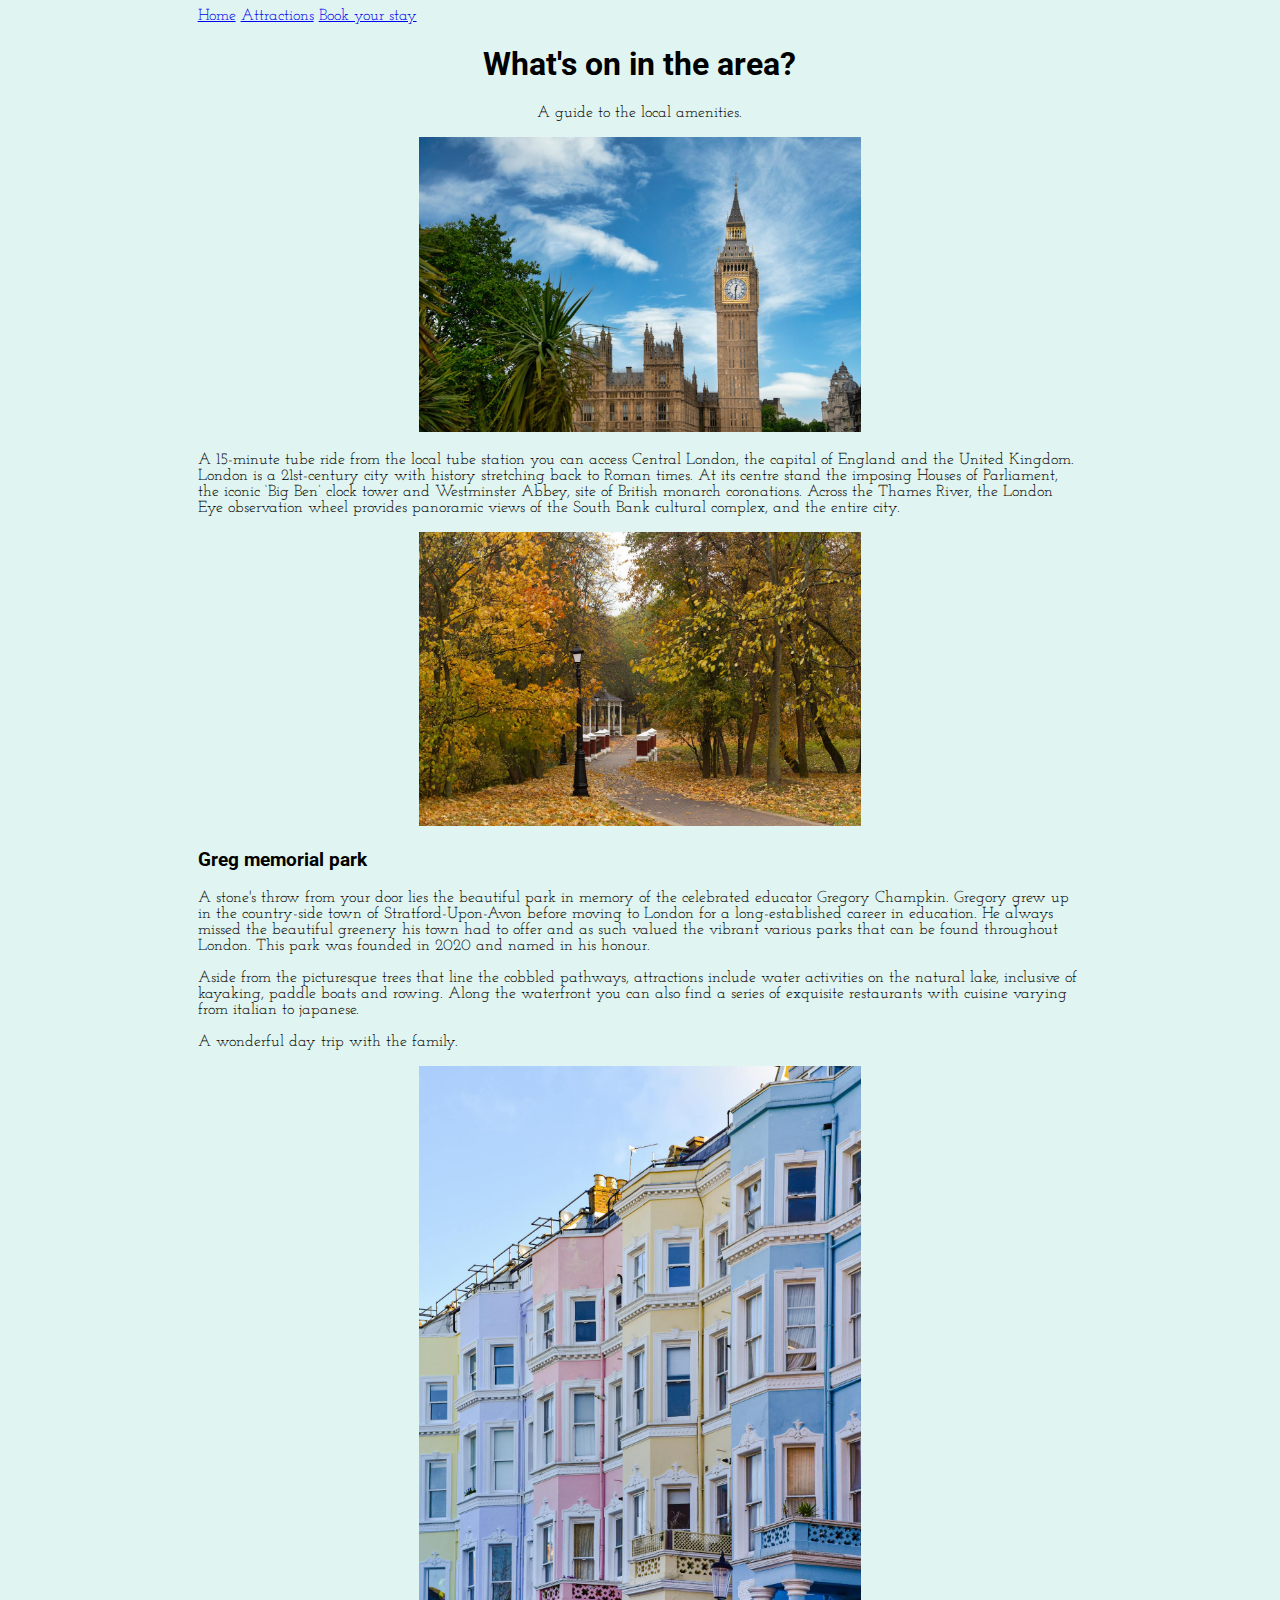
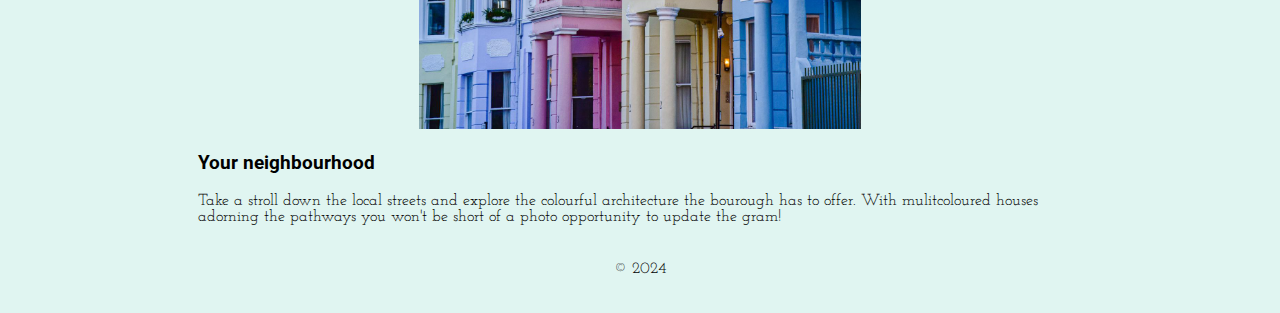
==== attractions.html @ 9ae153b6 "Updated photos and information, inserted Google maps page for property location, updated attractions" ====
<!DOCTYPE html>
<html lang="en">

<head>
    <meta charset="UTF-8">
    <meta name="viewport" content="width=device-width, initial-scale=1.0">
    <link rel="stylesheet" href="assets/css/style.css">
    <title>Happy Clappy</title>
</head>

<body>
    <main>

        <nav>
            <a href="index.html">Home</a>
            <a href="attractions.html">Attractions</a>
            <a href="booking.html">Book your stay</a>
        </nav>

        <div class="title" id="home">
            <h1>What's on in the area?</h1>
            <p>A guide to the local amenities.</p>
        </div>

        <section class="image">
            <img src="assets/images/attractions.jpg" alt="attractions">
        </section>

        <section>
            <p> A 15-minute tube ride from the local tube station you can access Central London, the capital of England
                and the United Kingdom. London is a 21st-century city with history stretching
                back to Roman times. At its centre stand the imposing Houses of Parliament, the iconic ‘Big Ben’ clock
                tower and Westminster Abbey, site of British monarch coronations. Across the Thames River, the London
                Eye observation wheel provides panoramic views of the South Bank cultural complex, and the entire city.</p>
        </section>

        <section class="image">
            <img src="assets/images/park.jpg" alt="park">
        </section>

        <section>
            <h3>Greg memorial park</h3>
            <p>A stone's throw from your door lies the beautiful park in memory of the celebrated educator Gregory
                Champkin. Gregory grew up in the country-side town of Stratford-Upon-Avon before moving to London for a
                long-established career in education. He always missed the beautiful greenery his town had to offer and
                as such valued the vibrant various parks that can be found throughout London. This park was founded in
                2020 and named in his honour.</p>
            <p>Aside from the picturesque trees that line the cobbled pathways, attractions include water activities on
                the natural lake, inclusive of kayaking, paddle boats and rowing. Along the waterfront you can also find
                a series of exquisite restaurants with cuisine varying from italian to japanese.</p>
            <p>A wonderful day trip with the family.</p>
        </section>

        <section class="image">
            <img src="assets/images/street.jpg" alt="street">
        </section>

        <section>
            <h3>Your neighbourhood</h3>
            <p>Take a stroll down the local streets and explore the colourful architecture the bourough has to offer.
                With mulitcoloured houses adorning the pathways you won't be short of a photo opportunity to update the
                gram!</p>
        </section>

    </main>

    <footer>
        &copy; 2024
    </footer>



</body>

</html>
---- assets/css/style.css ----
@import url('https://fonts.googleapis.com/css2?family=Roboto:ital,wght@0,100;0,300;0,400;0,500;0,700;0,900;1,100;1,300;1,400;1,500;1,700;1,900&display=swap');

@import url('https://fonts.googleapis.com/css2?family=Josefin+Slab:ital,wght@0,100..700;1,100..700&display=swap');

body {
    background-color: rgb(224, 245, 241);
    font-family: "Josefin Slab", serif;
}

.title {
    text-align: center;
    border: strong darkblue 5px;
}

h1, h2, h3, h4, h5, h6 {
    font-family: "Roboto", sans-serif;
  font-weight: 700;
  font-style: normal;
}

.image {
    margin: 0 auto;
    width: 50%;
}

.image img {
    width: 100%;
}


main {
    width: 70%;
    margin: 0 auto;
}

footer {
    text-align: center;
    margin: 20px;
    padding: 1rem;
}

#booking {
    display: flex;
    flex-direction: column;
}

#booking input {
    padding: 0.5rem;
    margin-bottom: 0.5rem;
}

#contact {
    text-align: center;
}
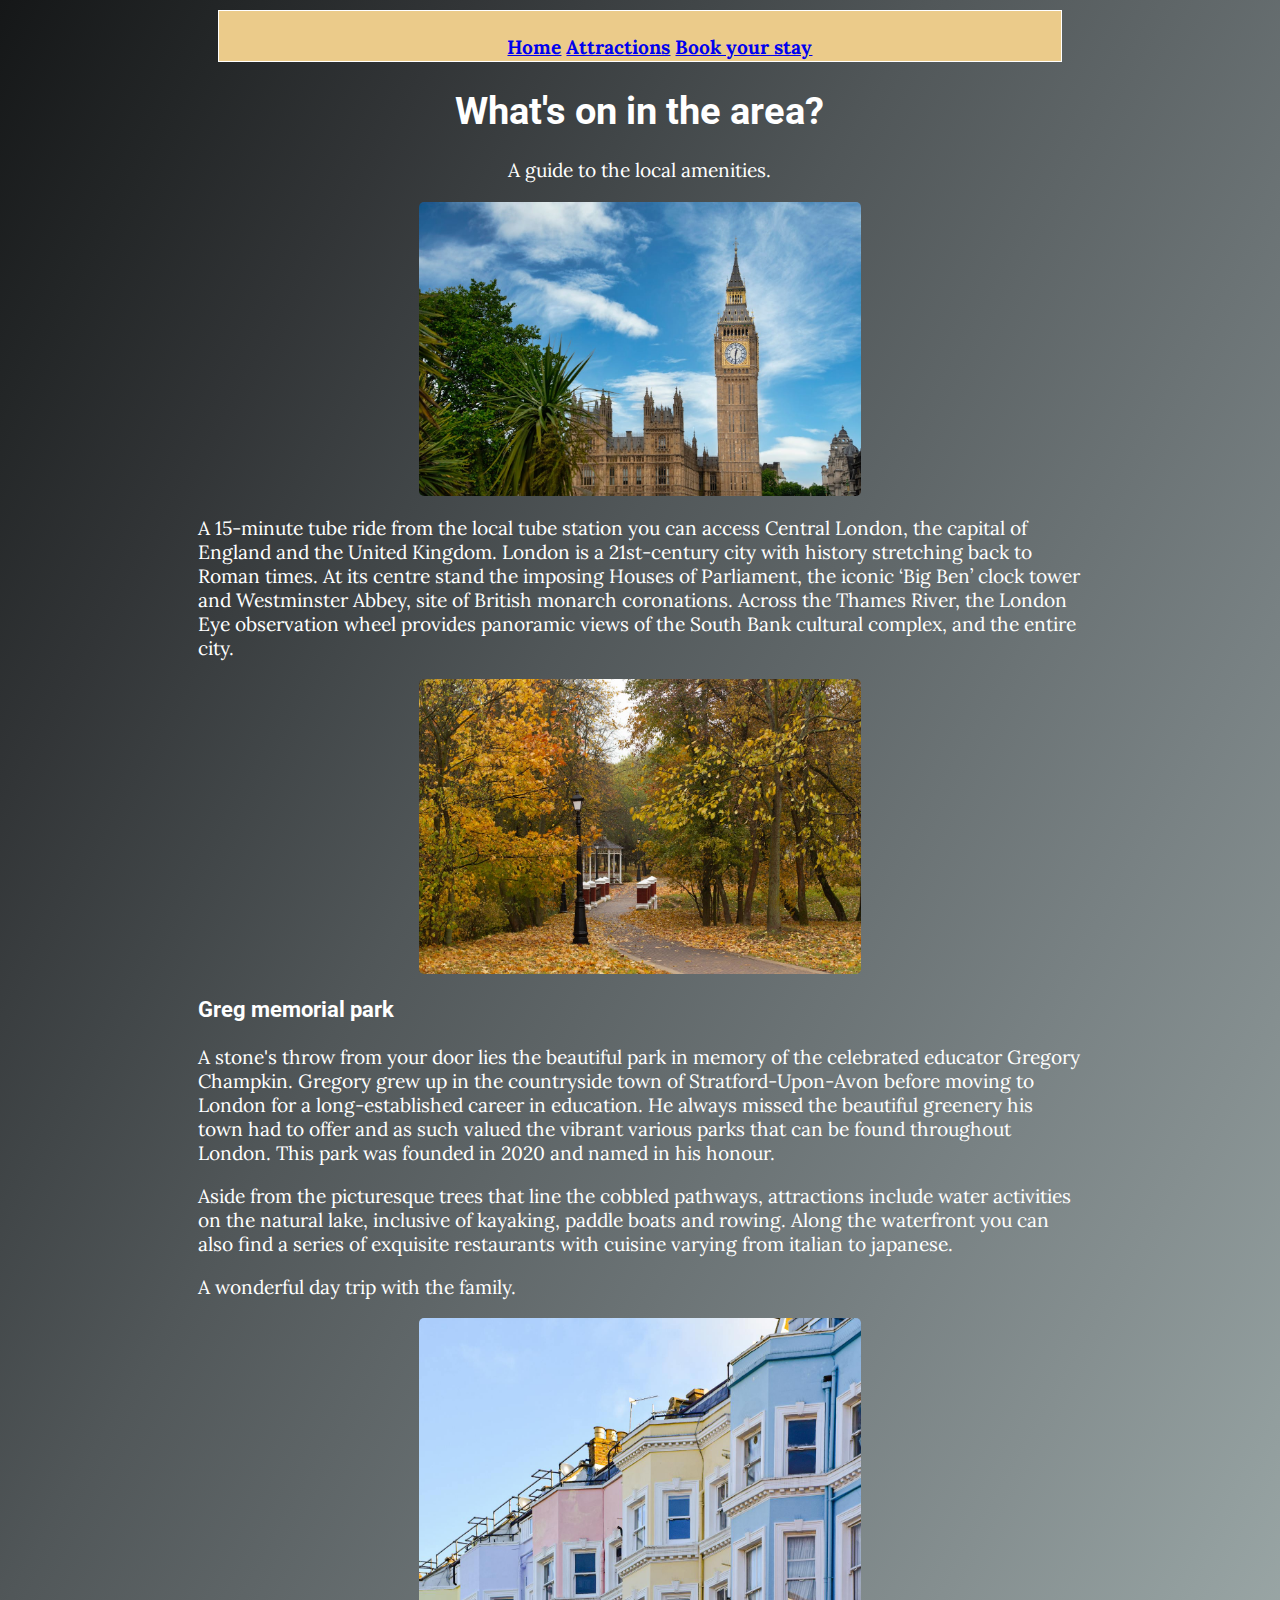
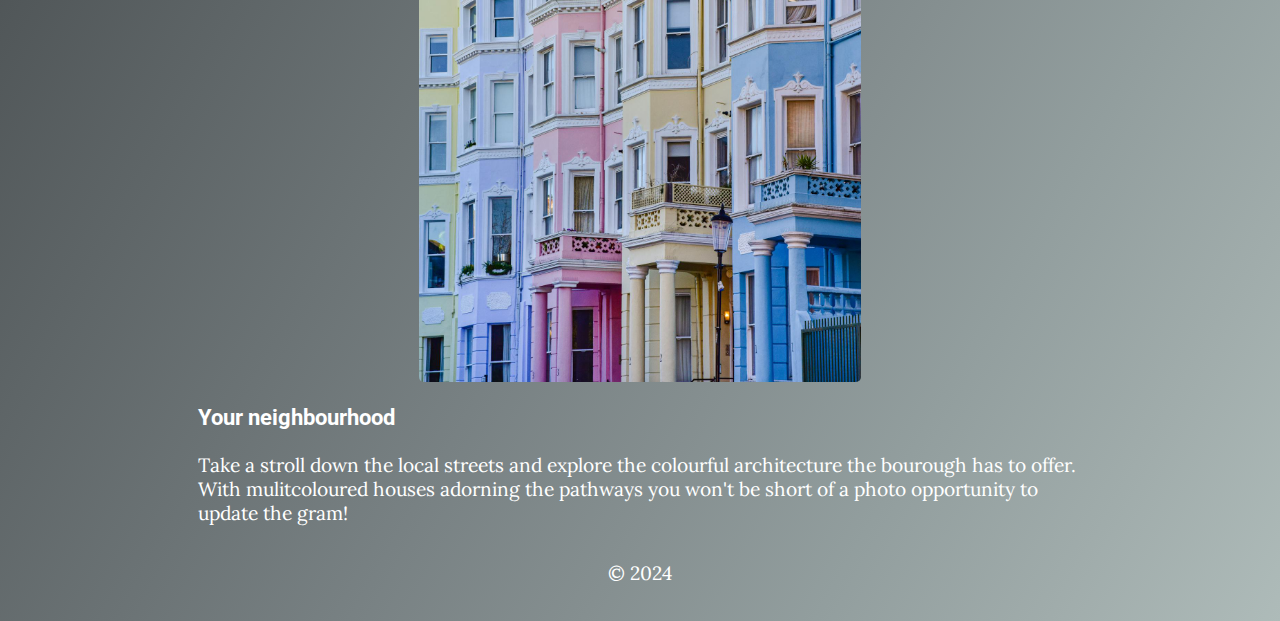
==== commit 2a13dcaa: "Edited nav bar, changed font, font colour, and background colour" ====
--- a/attractions.html
+++ b/attractions.html
@@ -11,11 +11,13 @@
 <body>
     <main>
 
-        <nav>
-            <a href="index.html">Home</a>
-            <a href="attractions.html">Attractions</a>
-            <a href="booking.html">Book your stay</a>
-        </nav>
+        <div class="nav">
+            <ul>
+                <li><a href="index.html"><strong>Home</strong></a></li>
+                <li><a href="attractions.html"><strong>Attractions</strong></a></li>
+                <li><a href="booking.html"><strong>Book your stay</strong></a></li>
+            </ul>
+        </div>
 
         <div class="title" id="home">
             <h1>What's on in the area?</h1>
@@ -41,7 +43,7 @@
         <section>
             <h3>Greg memorial park</h3>
             <p>A stone's throw from your door lies the beautiful park in memory of the celebrated educator Gregory
-                Champkin. Gregory grew up in the country-side town of Stratford-Upon-Avon before moving to London for a
+                Champkin. Gregory grew up in the countryside town of Stratford-Upon-Avon before moving to London for a
                 long-established career in education. He always missed the beautiful greenery his town had to offer and
                 as such valued the vibrant various parks that can be found throughout London. This park was founded in
                 2020 and named in his honour.</p>
--- a/assets/css/style.css
+++ b/assets/css/style.css
@@ -1,10 +1,13 @@
 @import url('https://fonts.googleapis.com/css2?family=Roboto:ital,wght@0,100;0,300;0,400;0,500;0,700;0,900;1,100;1,300;1,400;1,500;1,700;1,900&display=swap');
 
-@import url('https://fonts.googleapis.com/css2?family=Josefin+Slab:ital,wght@0,100..700;1,100..700&display=swap');
+@import url('https://fonts.googleapis.com/css2?family=Lora:ital,wght@1,400..700&display=swap');
 
 body {
-    background-color: rgb(224, 245, 241);
-    font-family: "Josefin Slab", serif;
+    background-image: linear-gradient(to right bottom, #151718, #232627, #323537, #414648, #515759, #5e6567, #6b7375, #788183, #858f90, #929e9e, #a0acab, #aebbb9);
+    font-family: "Lora", serif;
+    color: white;
+    font-size: larger;
+    
 }
 
 .title {
@@ -12,10 +15,63 @@
     border: strong darkblue 5px;
 }
 
-h1, h2, h3, h4, h5, h6 {
+h1,
+h2,
+h3,
+h4,
+h5,
+h6 {
     font-family: "Roboto", sans-serif;
-  font-weight: 700;
-  font-style: normal;
+    font-weight: 700;
+    font-style: normal;
+}
+
+.nav {
+    height: 40px;
+    margin: 10px 20px 10px 20px;
+    padding: 5px;
+    background-color: #EBCB8A;
+    border: 1px solid white;
+}
+
+.nav ul {
+    list-style: none;
+    text-align: center;
+}
+
+.nav ul li {
+    display: inline-block;
+}
+
+.property-images {
+    display: flex;
+    flex-direction: column;
+    gap: 10px;
+    width: 90%;
+    max-width: 1200px;
+    margin: 0 auto;
+}
+
+.top-images,
+.bottom-images {
+    display: flex;
+    justify-content: space-between;
+    gap: 10px;
+}
+
+.top-images img {
+    width: 50%;
+}
+
+.bottom-images img {
+    width: 30%;
+}
+
+img {
+    display: block;
+    max-width: 100%;
+    height: auto;
+    border-radius: 5px;
 }
 
 .image {
@@ -51,5 +107,4 @@
 
 #contact {
     text-align: center;
-}
-
+}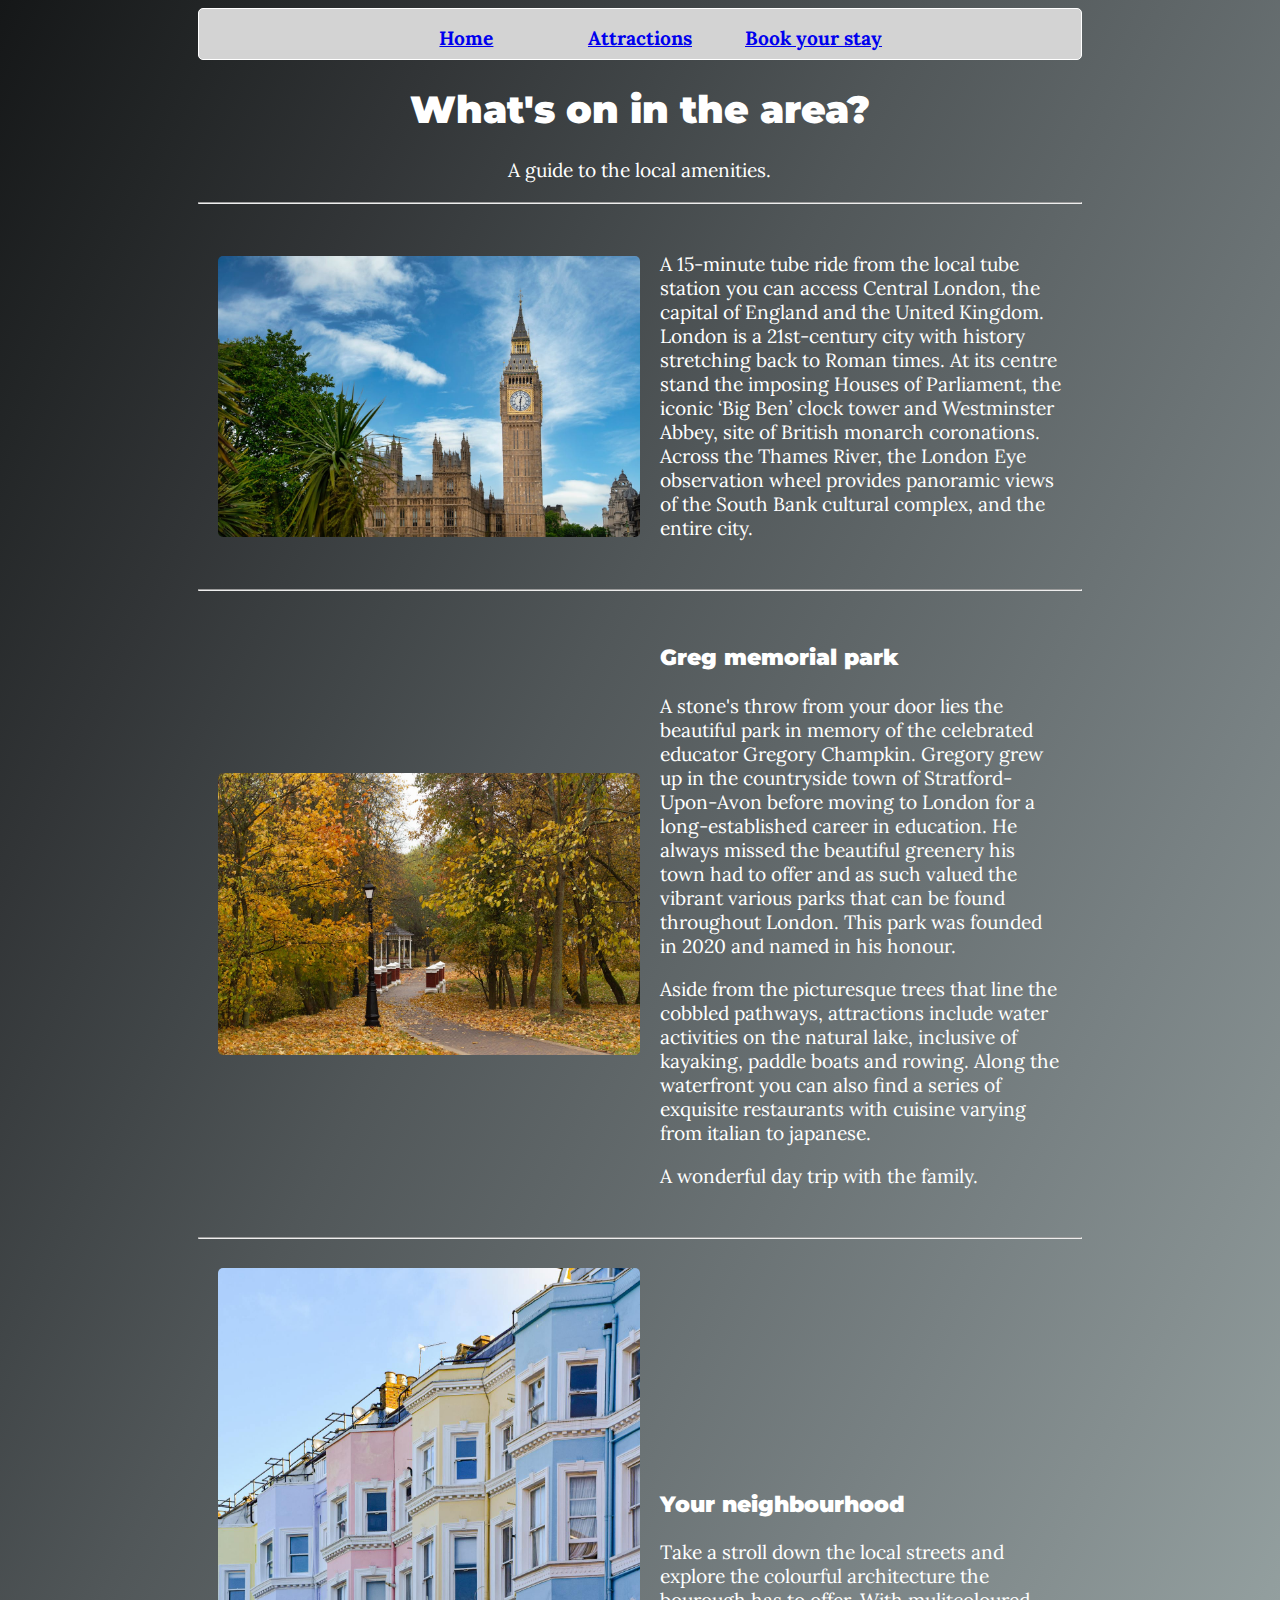
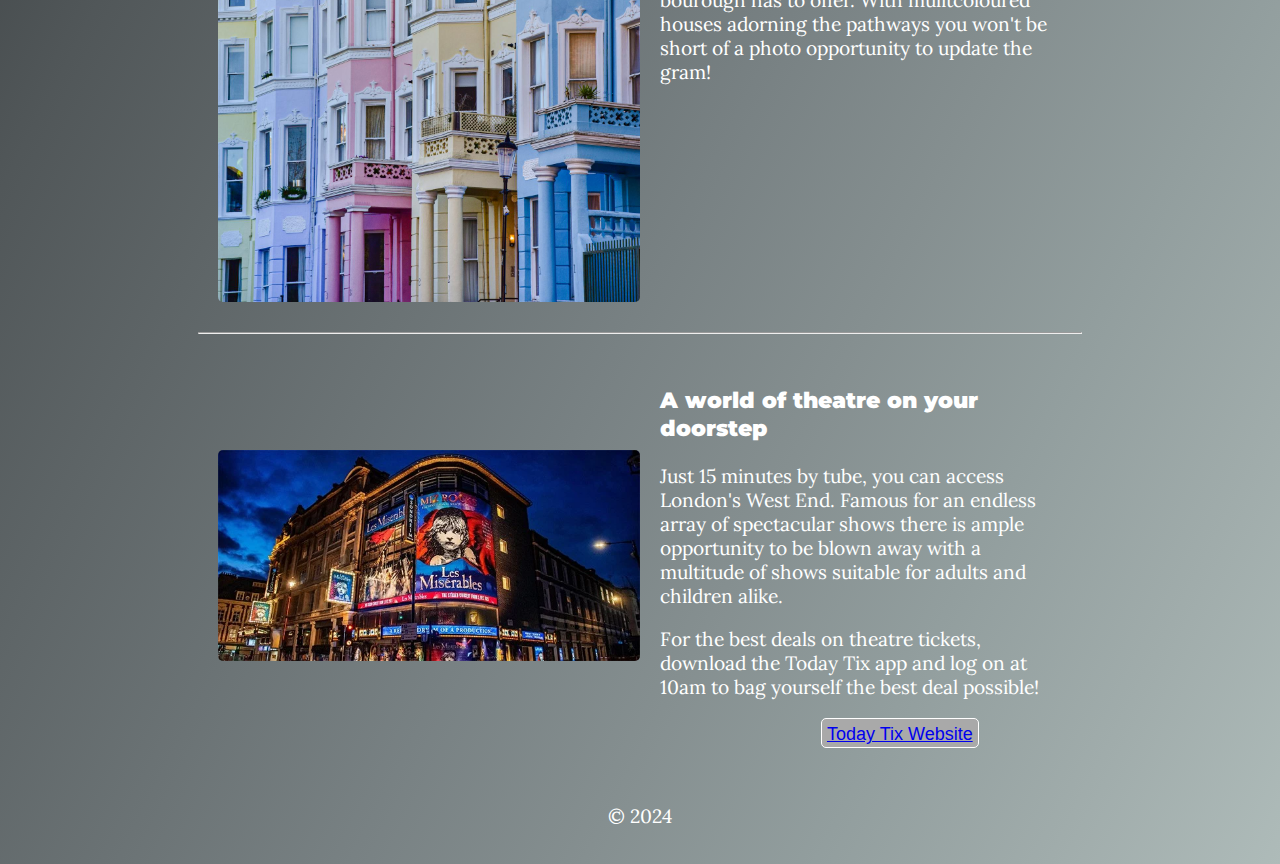
==== commit a609b28e: "Added theatre attractions section to attractions page and re-structured all elements, added styling " ====
--- a/attractions.html
+++ b/attractions.html
@@ -5,7 +5,7 @@
     <meta charset="UTF-8">
     <meta name="viewport" content="width=device-width, initial-scale=1.0">
     <link rel="stylesheet" href="assets/css/style.css">
-    <title>Happy Clappy</title>
+    <title>Old Station Way</title>
 </head>
 
 <body>
@@ -24,45 +24,83 @@
             <p>A guide to the local amenities.</p>
         </div>
 
-        <section class="image">
-            <img src="assets/images/attractions.jpg" alt="attractions">
-        </section>
+        <hr>
 
-        <section>
-            <p> A 15-minute tube ride from the local tube station you can access Central London, the capital of England
+        <div class="attractions">
+            <div class="image">
+                <img src="assets/images/attractions.jpg" alt="attractions">
+            </div>
+
+            <div class="attractions-info">
+                <span>
+                    <p> A 15-minute tube ride from the local tube station you can access Central London, the capital of England
                 and the United Kingdom. London is a 21st-century city with history stretching
                 back to Roman times. At its centre stand the imposing Houses of Parliament, the iconic ‘Big Ben’ clock
                 tower and Westminster Abbey, site of British monarch coronations. Across the Thames River, the London
-                Eye observation wheel provides panoramic views of the South Bank cultural complex, and the entire city.</p>
-        </section>
+                Eye observation wheel provides panoramic views of the South Bank cultural complex, and the entire city.
+                </p>
+                </span>
+            </div>
+        </div>
 
-        <section class="image">
-            <img src="assets/images/park.jpg" alt="park">
-        </section>
+        <hr>
 
-        <section>
-            <h3>Greg memorial park</h3>
-            <p>A stone's throw from your door lies the beautiful park in memory of the celebrated educator Gregory
+        <div class="attractions">
+            <div class="image">
+                <img src="assets/images/park.jpg" alt="park">
+            </div>
+
+            <div class="attractions-info">
+                <span>
+                    <h3>Greg memorial park</h3>
+                    <p>A stone's throw from your door lies the beautiful park in memory of the celebrated educator Gregory
                 Champkin. Gregory grew up in the countryside town of Stratford-Upon-Avon before moving to London for a
                 long-established career in education. He always missed the beautiful greenery his town had to offer and
                 as such valued the vibrant various parks that can be found throughout London. This park was founded in
                 2020 and named in his honour.</p>
-            <p>Aside from the picturesque trees that line the cobbled pathways, attractions include water activities on
+                    <p>Aside from the picturesque trees that line the cobbled pathways, attractions include water activities on
                 the natural lake, inclusive of kayaking, paddle boats and rowing. Along the waterfront you can also find
                 a series of exquisite restaurants with cuisine varying from italian to japanese.</p>
-            <p>A wonderful day trip with the family.</p>
-        </section>
+                    <p>A wonderful day trip with the family.</p>
+                </span>
+            </div>
+        </div>
 
-        <section class="image">
-            <img src="assets/images/street.jpg" alt="street">
-        </section>
+        <hr>
 
-        <section>
-            <h3>Your neighbourhood</h3>
-            <p>Take a stroll down the local streets and explore the colourful architecture the bourough has to offer.
+        <div class="attractions">
+            <div class="image">
+                <img src="assets/images/street.jpg" alt="street">
+            </div>
+
+            <div class="attractions-info">
+                <span>
+                    <h3>Your neighbourhood</h3>
+                    <p>Take a stroll down the local streets and explore the colourful architecture the bourough has to offer.
                 With mulitcoloured houses adorning the pathways you won't be short of a photo opportunity to update the
                 gram!</p>
-        </section>
+                </span>
+            </div>
+        </div>
+
+        <hr>
+
+        <div class="attractions">
+            <div class="image">
+                <img src="assets/images/west-end.jpg" alt="Image of the West End">
+            </div>
+
+            <div class="attractions-info">
+            <span>
+                <h3>A world of theatre on your doorstep</h3>
+                <p>Just 15 minutes by tube, you can access London's West End. Famous for an endless array of spectacular
+                shows there is ample opportunity to be blown away with a multitude of shows suitable for adults and
+                children alike.</p>
+                <p>For the best deals on theatre tickets, download the Today Tix app and log on at 10am to bag yourself the best deal possible!</p>
+                <button class="theatre"><a href="http://www.todaytix.com/" target="_blank">Today Tix Website</a></button>
+            </span>
+            </div>
+        </div>
 
     </main>
 
--- a/assets/css/style.css
+++ b/assets/css/style.css
@@ -1,4 +1,4 @@
-@import url('https://fonts.googleapis.com/css2?family=Roboto:ital,wght@0,100;0,300;0,400;0,500;0,700;0,900;1,100;1,300;1,400;1,500;1,700;1,900&display=swap');
+@import url('https://fonts.googleapis.com/css2?family=Lora:ital,wght@1,400..700&family=Montserrat:ital,wght@0,100..900;1,100..900&display=swap');
 
 @import url('https://fonts.googleapis.com/css2?family=Lora:ital,wght@1,400..700&display=swap');
 
@@ -21,26 +21,36 @@
 h4,
 h5,
 h6 {
-    font-family: "Roboto", sans-serif;
-    font-weight: 700;
+    font-family: "Montserrat", sans-serif;
+    font-weight: 900;
     font-style: normal;
 }
 
 .nav {
-    height: 40px;
-    margin: 10px 20px 10px 20px;
-    padding: 5px;
-    background-color: #EBCB8A;
+    display: flex;
+    justify-content: space-between;
+    background-color: lightgray;
     border: 1px solid white;
+    border-radius: 5px;
+    height: 30px;
+    padding: 10px;
 }
 
 .nav ul {
+    color: darkgray;
+    padding: 0 10px;
+    height: 100%;
+    line-height: 0px;
     list-style: none;
     text-align: center;
+    flex: 1;
 }
 
 .nav ul li {
     display: inline-block;
+    text-decoration: none;
+    width: 20%;
+    vertical-align: 10px;
 }
 
 .property-images {
@@ -107,4 +117,33 @@
 
 #contact {
     text-align: center;
+}
+
+.attractions {
+    display: flex;
+    align-items: center;
+    padding: 20px;
+}
+
+.image img {
+    max-width: 100%;
+    height: auto;
+    margin-right: 20px;
+}
+
+.attractions-info {
+    flex: 1;
+    margin-left: 20px;
+}
+
+.theatre {
+    border: 1px solid white;
+    border-radius: 5px;
+    background-color: darkgray;
+    color: white;
+    font-size: large;
+    height: 30px;
+    padding: 5px;
+    position: relative;
+    left: 40%;
 }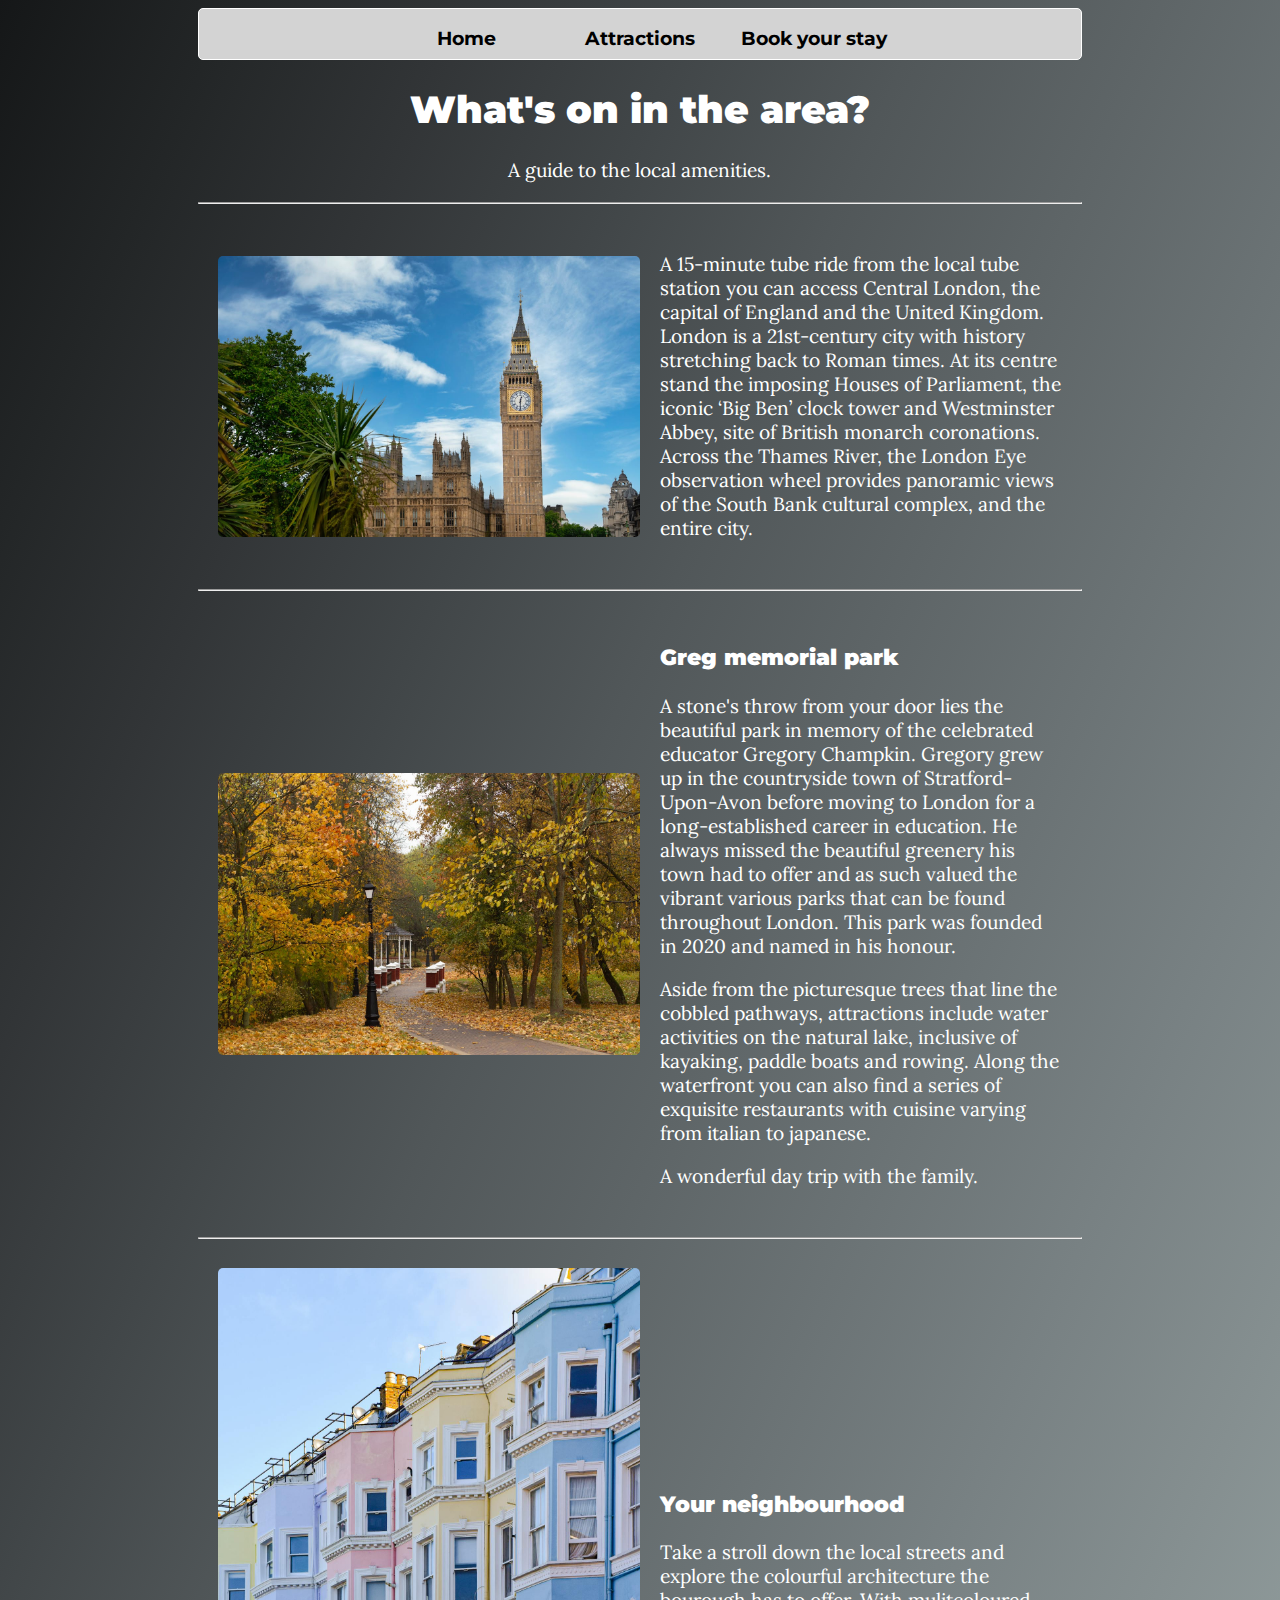
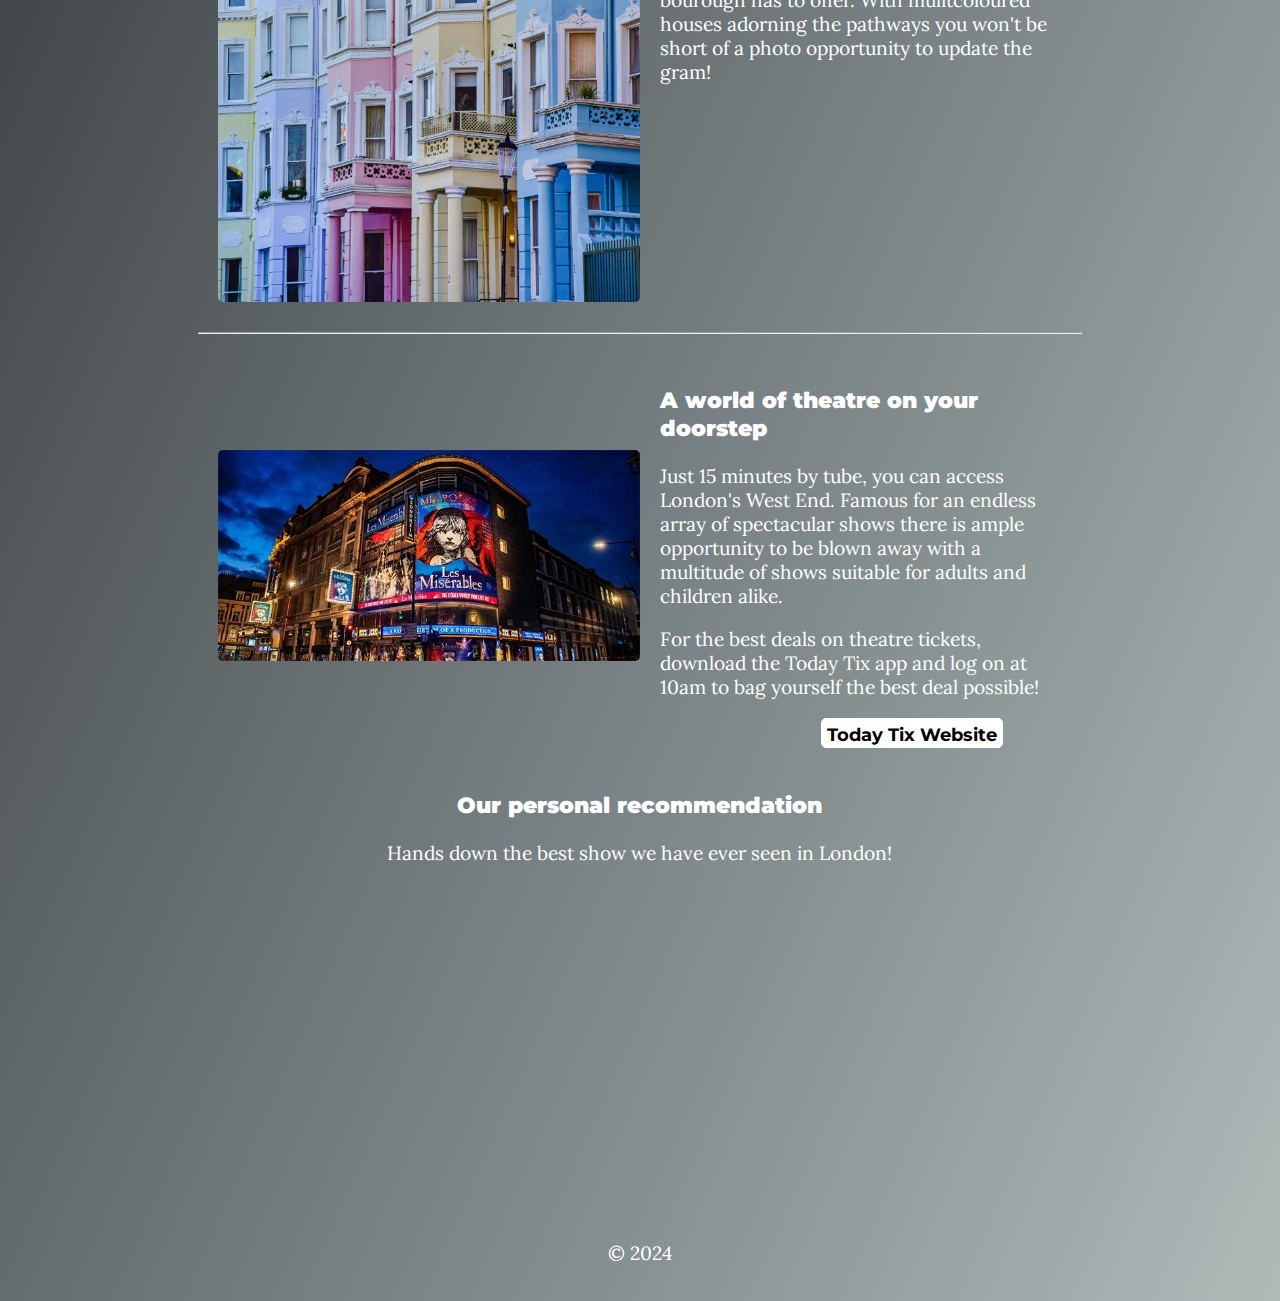
==== commit d8014d9a: "Edited bookings page to alter heading and paragrpah contents, adjusted siing and positioning of form" ====
--- a/attractions.html
+++ b/attractions.html
@@ -97,10 +97,16 @@
                 shows there is ample opportunity to be blown away with a multitude of shows suitable for adults and
                 children alike.</p>
                 <p>For the best deals on theatre tickets, download the Today Tix app and log on at 10am to bag yourself the best deal possible!</p>
-                <button class="theatre"><a href="http://www.todaytix.com/" target="_blank">Today Tix Website</a></button>
+                <button class="theatre"><a href="http://www.todaytix.com/" target="_blank"><strong>Today Tix Website</strong></a></button>
             </span>
             </div>
         </div>
+
+        <section class="recommendations">
+            <h3>Our personal recommendation</h3>
+            <p>Hands down the best show we have ever seen in London!</p>
+            <iframe width="560" height="315" src="https://www.youtube.com/embed/uz9WcnBd6tI" title="Tina – The Tina Turner Musical | 2023 West End Trailer" frameborder="0" allow="accelerometer; autoplay; clipboard-write; encrypted-media; gyroscope; picture-in-picture; web-share" referrerpolicy="strict-origin-when-cross-origin" allowfullscreen></iframe>
+        </section>
 
     </main>
 
--- a/assets/css/style.css
+++ b/assets/css/style.css
@@ -108,11 +108,26 @@
 #booking {
     display: flex;
     flex-direction: column;
+    position: relative;
+    left: 34%;
 }
 
 #booking input {
     padding: 0.5rem;
     margin-bottom: 0.5rem;
+    border-radius: 5px;
+    width: 30%;
+}
+
+#booking button {
+    border: 1px solid white;
+    border-radius: 5px;
+    background-color: darkgray;
+    color: white;
+    width: 30%;
+    font-size: large;
+    position: relative;
+    left: 10px;
 }
 
 #contact {
@@ -139,11 +154,20 @@
 .theatre {
     border: 1px solid white;
     border-radius: 5px;
-    background-color: darkgray;
-    color: white;
+    background-color: white;
     font-size: large;
     height: 30px;
     padding: 5px;
     position: relative;
     left: 40%;
+}
+
+.recommendations {
+    text-align: center;
+}
+
+a {
+    color: black;
+    font-family: "Montserrat", sans-serif;
+    text-decoration: none;
 }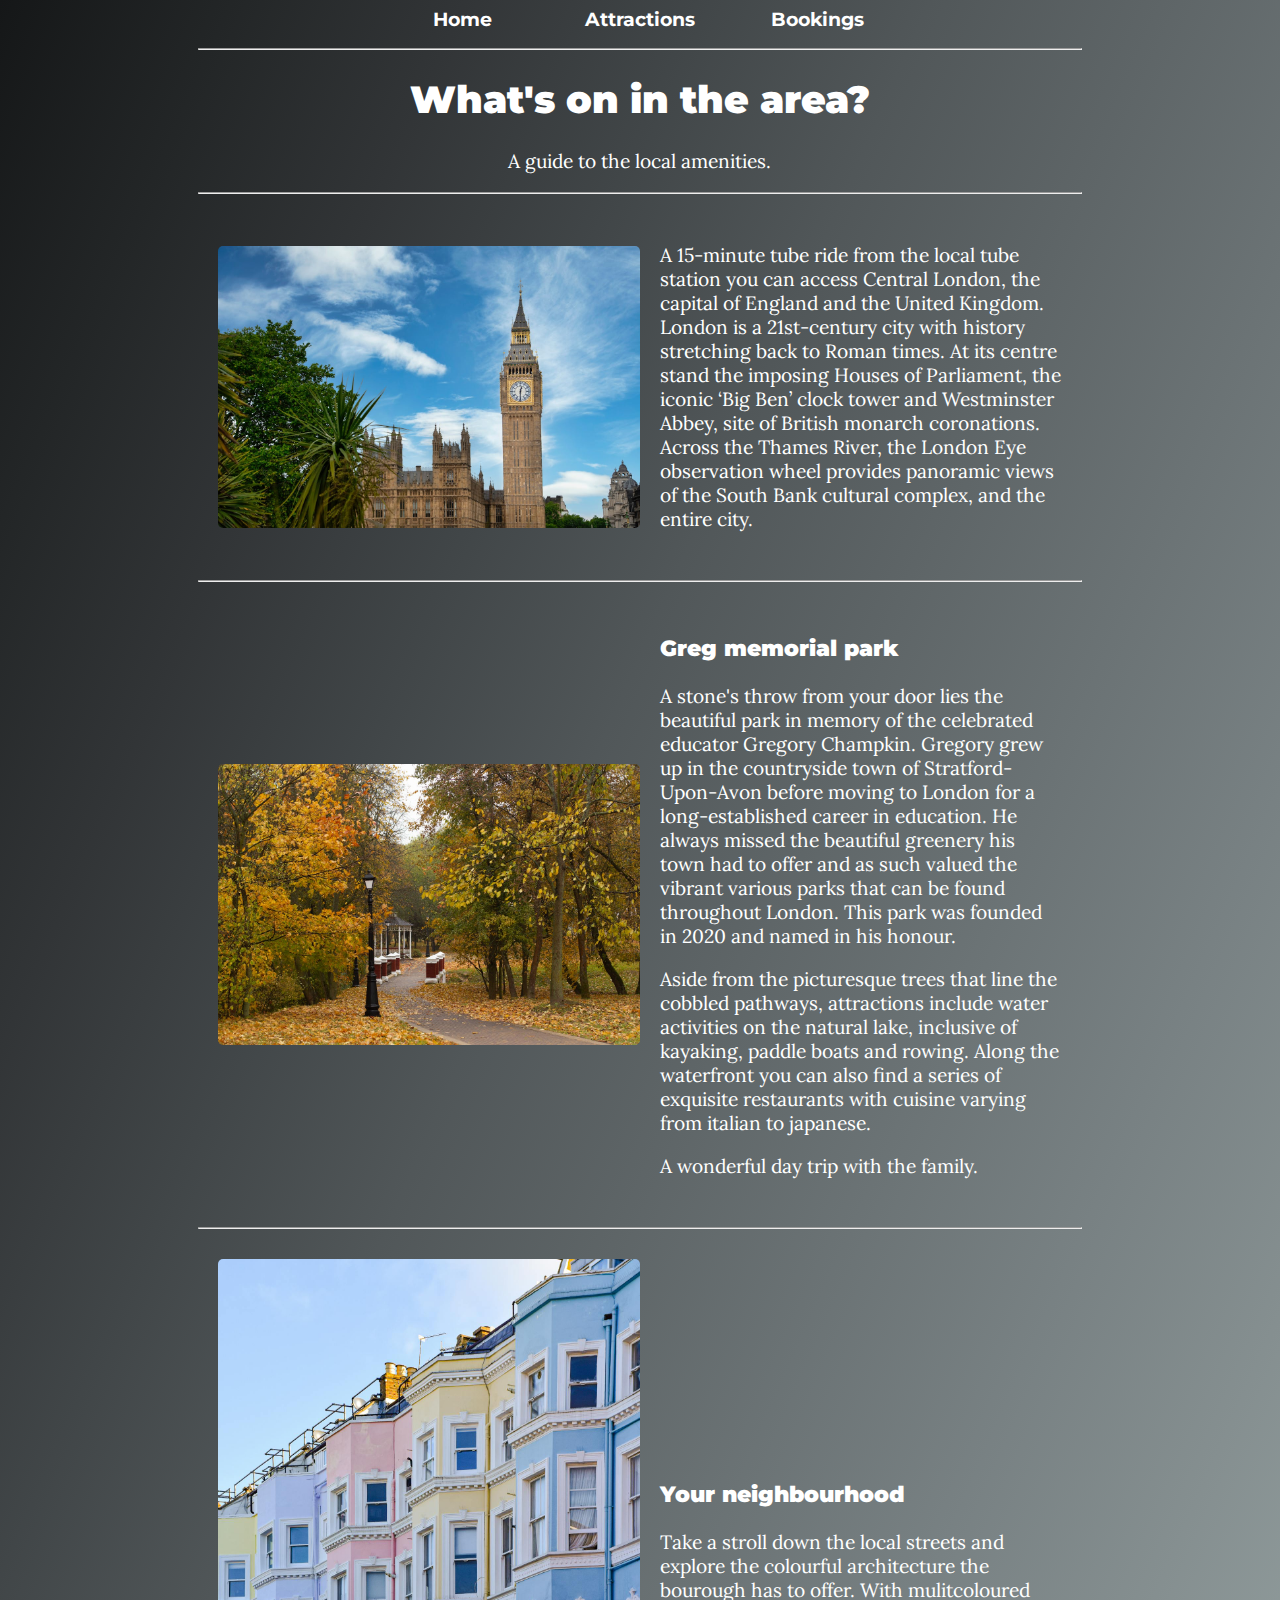
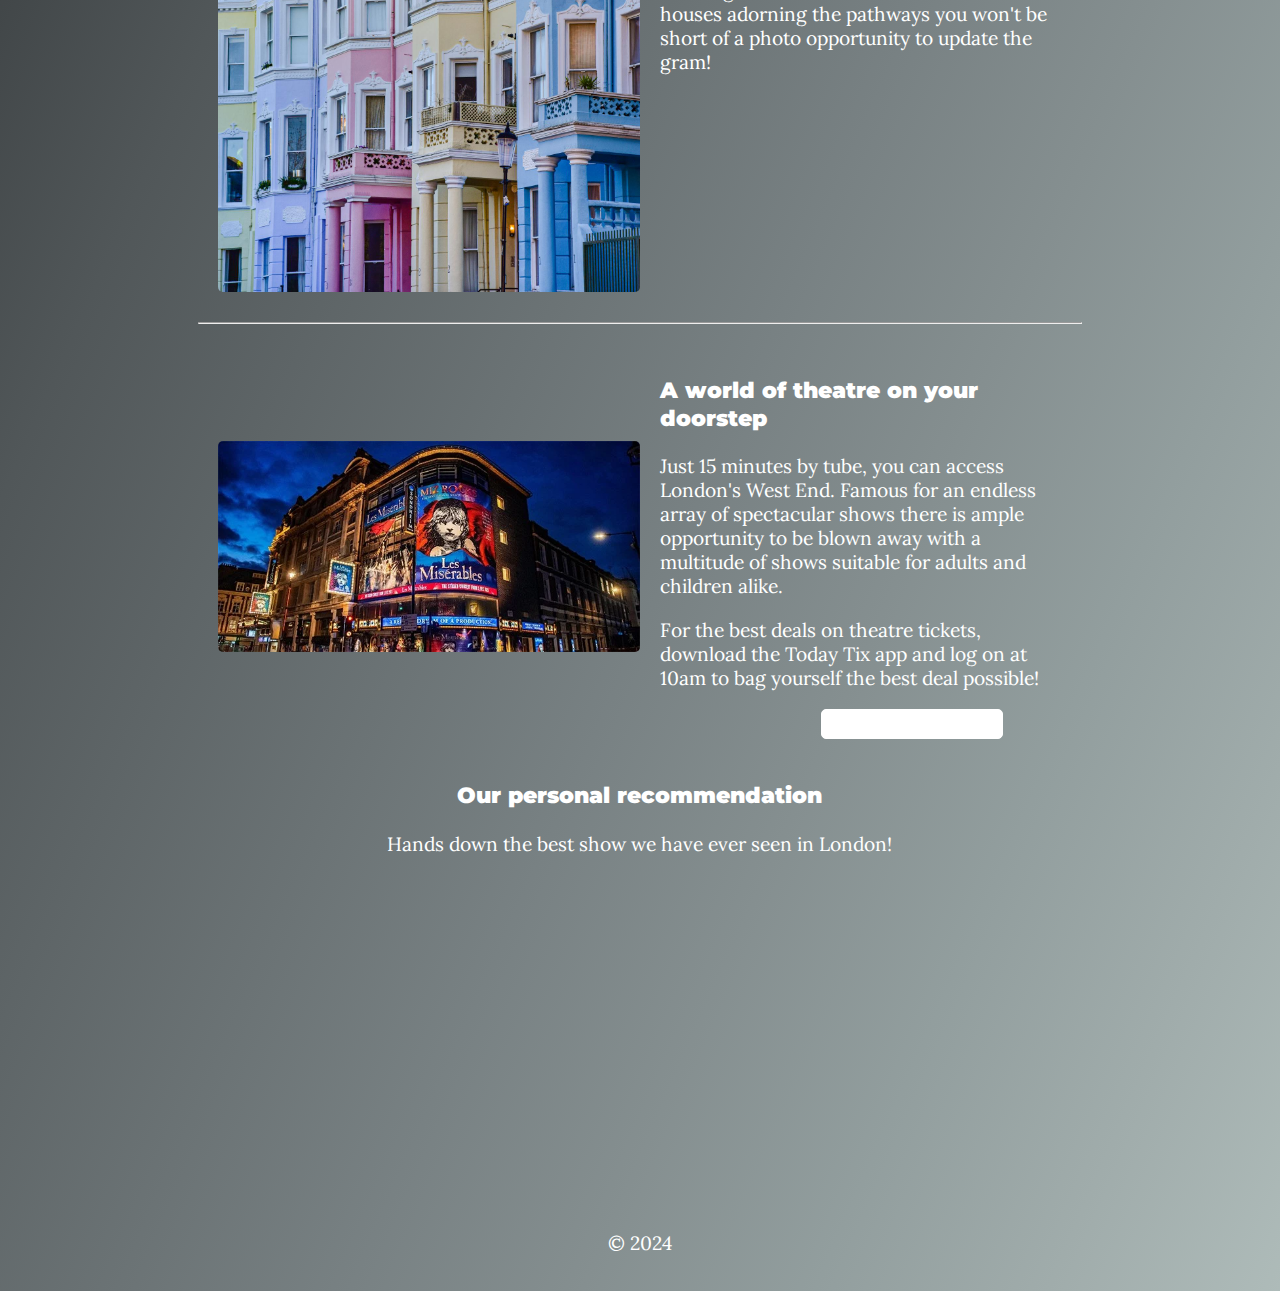
==== commit 50079c2b: "Removed divnav styling, added hr below nav bar, added media queries for nav bar, headings and p elem" ====
--- a/attractions.html
+++ b/attractions.html
@@ -15,9 +15,11 @@
             <ul>
                 <li><a href="index.html"><strong>Home</strong></a></li>
                 <li><a href="attractions.html"><strong>Attractions</strong></a></li>
-                <li><a href="booking.html"><strong>Book your stay</strong></a></li>
+                <li><a href="booking.html"><strong>Bookings</strong></a></li>
             </ul>
         </div>
+
+        <hr>
 
         <div class="title" id="home">
             <h1>What's on in the area?</h1>
--- a/assets/css/style.css
+++ b/assets/css/style.css
@@ -26,7 +26,7 @@
     font-style: normal;
 }
 
-.nav {
+/* .nav {
     display: flex;
     justify-content: space-between;
     background-color: lightgray;
@@ -34,10 +34,10 @@
     border-radius: 5px;
     height: 30px;
     padding: 10px;
-}
+} */
 
 .nav ul {
-    color: darkgray;
+    
     padding: 0 10px;
     height: 100%;
     line-height: 0px;
@@ -53,6 +53,19 @@
     vertical-align: 10px;
 }
 
+a {
+    color: white;
+    font-family: "Montserrat", sans-serif;
+    text-decoration: none;
+}
+
+.nav a:hover {
+    background-image: linear-gradient(to right top, #e1a10f, #e4a72b, #e6ae3e, #e9b44f, #ebba5f);
+    color: white;
+    padding: 5px;
+    border-radius: 5px;
+}
+
 .property-images {
     display: flex;
     flex-direction: column;
@@ -152,6 +165,7 @@
 }
 
 .theatre {
+    color: black;
     border: 1px solid white;
     border-radius: 5px;
     background-color: white;
@@ -162,12 +176,94 @@
     left: 40%;
 }
 
+button:hover {
+    background-image: linear-gradient(to right top, #e1a10f, #e4a72b, #e6ae3e, #e9b44f, #ebba5f);
+    color: white;
+    padding: 5px;
+    border-radius: 5px;
+}
+
 .recommendations {
     text-align: center;
 }
 
-a {
-    color: black;
-    font-family: "Montserrat", sans-serif;
-    text-decoration: none;
+@media screen and (max-width: 1200px) {
+    
+    .nav ul {
+        display: flex;
+    }
+    .nav li {
+        font-size: 0.9em;
+        flex: 1;
+    }
+
+    .top-images,
+    .bottom-images {
+        flex-direction: column;
+        align-items: center;
+    }
+
+    .top-images img,
+    .bottom-images img {
+        width: 100%;
+    }
+
+    h1, h3, p {
+        font-size: 0.9em;
+    }
+
+}
+
+@media screen and (max-width: 768px) {
+
+    .nav ul {
+        display: flex;
+        gap: 10px;
+    }
+    .nav li {
+        font-size: 0.6em;
+        flex: 1;
+    }
+
+    .top-images,
+    .bottom-images {
+        flex-direction: column;
+        align-items: center;
+    }
+
+    .top-images img,
+    .bottom-images img {
+        width: 100%;
+    }
+
+    h1, h3, p {
+        font-size: 0.75em;
+    }
+}
+
+@media screen and (max-width: 320px) {
+    .nav ul {
+        display: flex;
+        gap: 10px;
+    }
+    .nav li {
+        font-size: 0.5em;
+        flex: 1;
+    }
+
+    .top-images,
+    .bottom-images {
+        flex-direction: column;
+        align-items: center;
+    }
+
+    .top-images img,
+    .bottom-images img {
+        width: 100%;
+    }
+
+    h1, h3, p {
+        font-size: 0.5em;
+    }
+    }
 }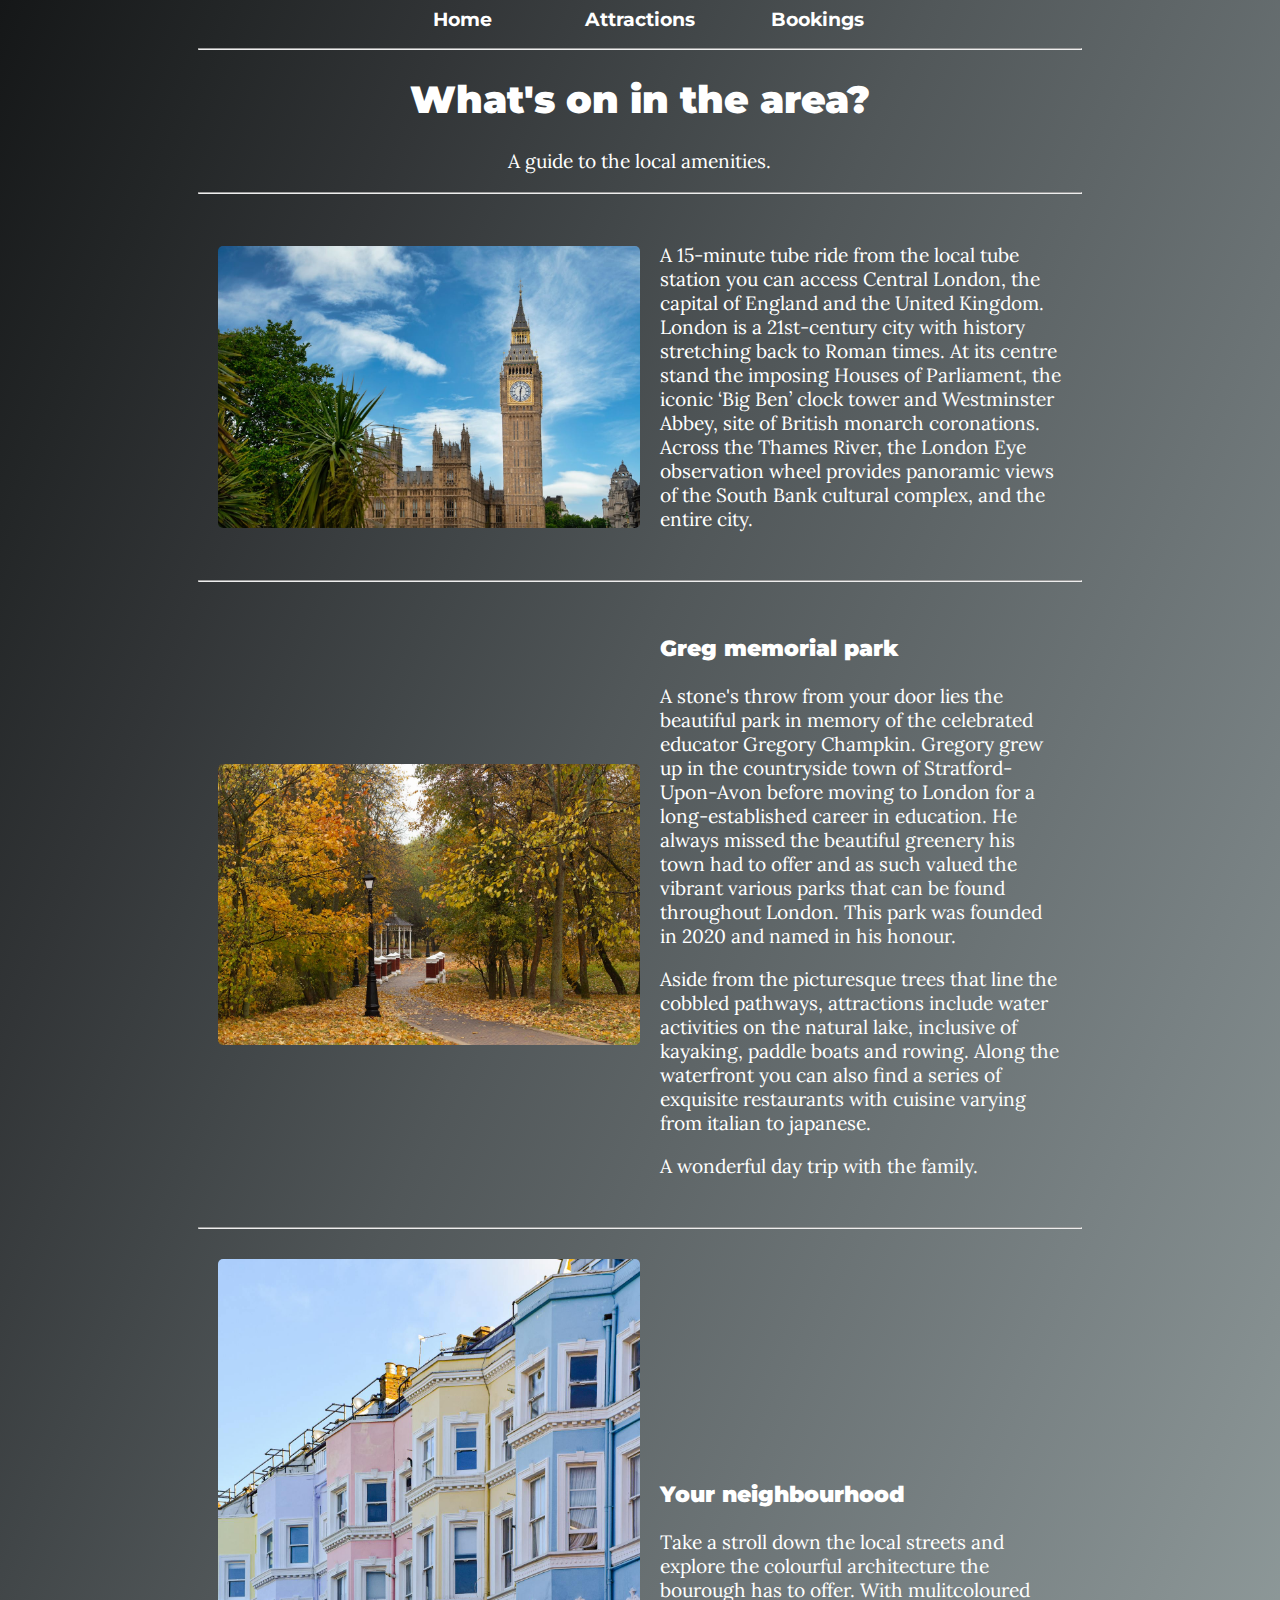
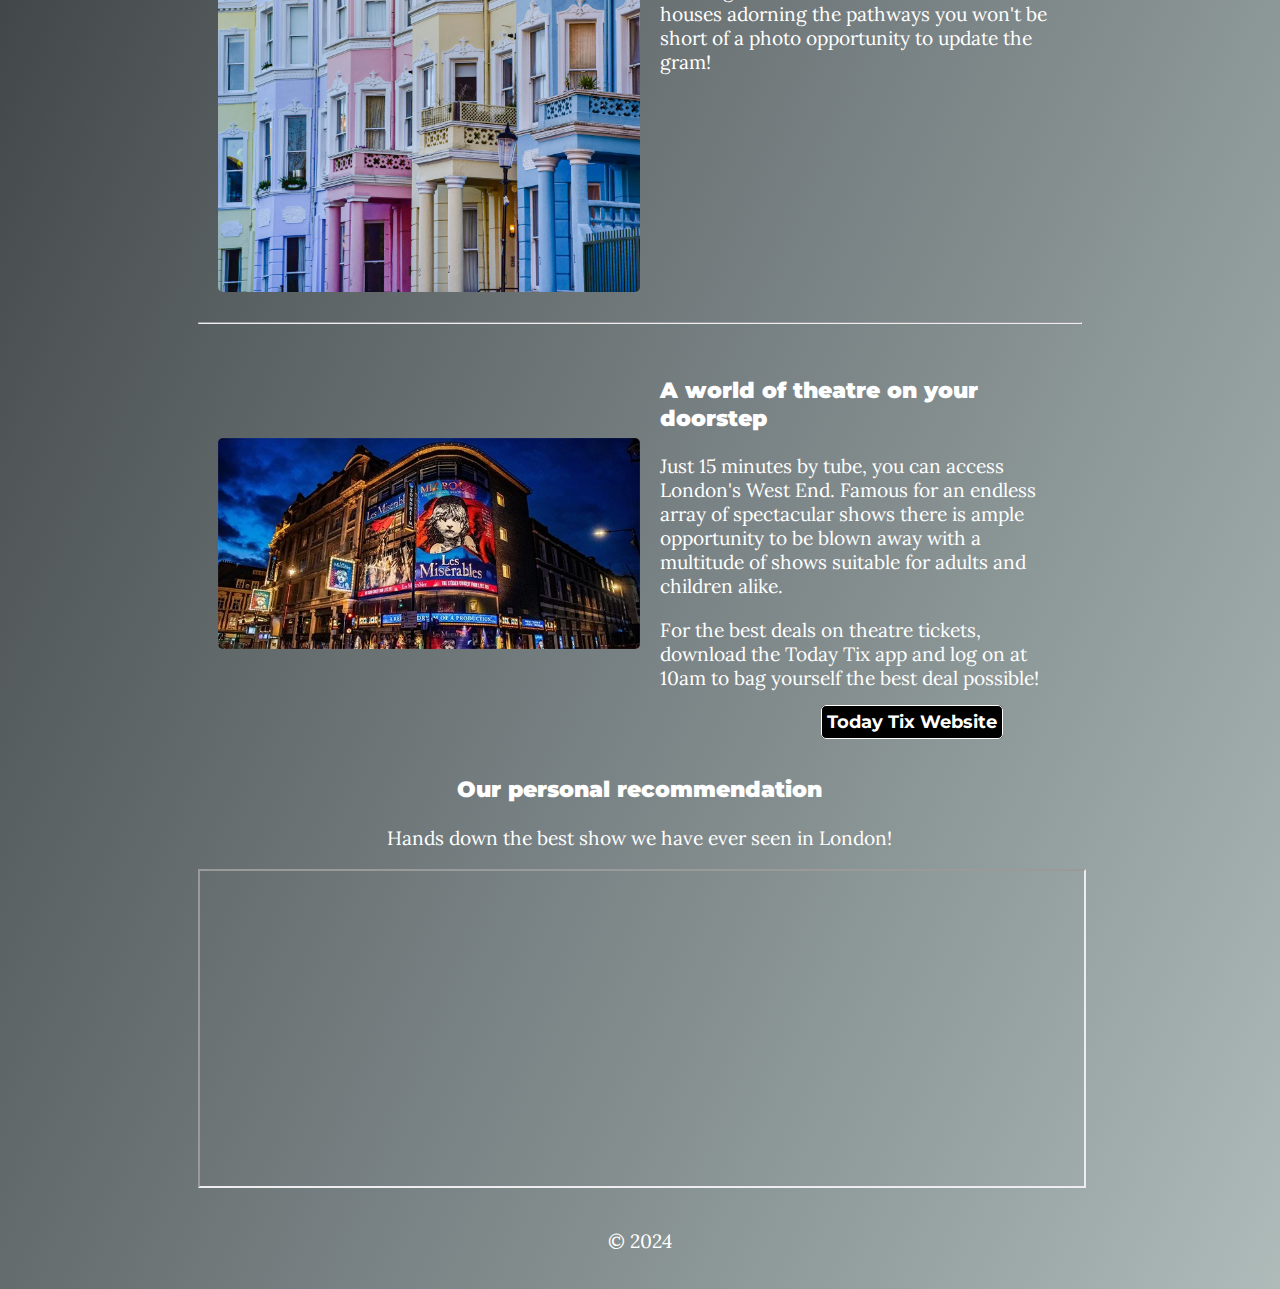
==== commit e02c9345: "Errors presented in testing fixed on both HTML files and CSS file." ====
--- a/attractions.html
+++ b/attractions.html
@@ -34,14 +34,12 @@
             </div>
 
             <div class="attractions-info">
-                <span>
                     <p> A 15-minute tube ride from the local tube station you can access Central London, the capital of England
                 and the United Kingdom. London is a 21st-century city with history stretching
                 back to Roman times. At its centre stand the imposing Houses of Parliament, the iconic ‘Big Ben’ clock
                 tower and Westminster Abbey, site of British monarch coronations. Across the Thames River, the London
                 Eye observation wheel provides panoramic views of the South Bank cultural complex, and the entire city.
                 </p>
-                </span>
             </div>
         </div>
 
@@ -53,7 +51,6 @@
             </div>
 
             <div class="attractions-info">
-                <span>
                     <h3>Greg memorial park</h3>
                     <p>A stone's throw from your door lies the beautiful park in memory of the celebrated educator Gregory
                 Champkin. Gregory grew up in the countryside town of Stratford-Upon-Avon before moving to London for a
@@ -64,7 +61,6 @@
                 the natural lake, inclusive of kayaking, paddle boats and rowing. Along the waterfront you can also find
                 a series of exquisite restaurants with cuisine varying from italian to japanese.</p>
                     <p>A wonderful day trip with the family.</p>
-                </span>
             </div>
         </div>
 
@@ -76,12 +72,10 @@
             </div>
 
             <div class="attractions-info">
-                <span>
                     <h3>Your neighbourhood</h3>
                     <p>Take a stroll down the local streets and explore the colourful architecture the bourough has to offer.
                 With mulitcoloured houses adorning the pathways you won't be short of a photo opportunity to update the
                 gram!</p>
-                </span>
             </div>
         </div>
 
@@ -93,21 +87,19 @@
             </div>
 
             <div class="attractions-info">
-            <span>
                 <h3>A world of theatre on your doorstep</h3>
                 <p>Just 15 minutes by tube, you can access London's West End. Famous for an endless array of spectacular
                 shows there is ample opportunity to be blown away with a multitude of shows suitable for adults and
                 children alike.</p>
                 <p>For the best deals on theatre tickets, download the Today Tix app and log on at 10am to bag yourself the best deal possible!</p>
-                <button class="theatre"><a href="http://www.todaytix.com/" target="_blank"><strong>Today Tix Website</strong></a></button>
-            </span>
+                <a href="http://www.todaytix.com/" target="_blank" class="theatre"><strong>Today Tix Website</strong></a>
             </div>
         </div>
 
         <section class="recommendations">
             <h3>Our personal recommendation</h3>
             <p>Hands down the best show we have ever seen in London!</p>
-            <iframe width="560" height="315" src="https://www.youtube.com/embed/uz9WcnBd6tI" title="Tina – The Tina Turner Musical | 2023 West End Trailer" frameborder="0" allow="accelerometer; autoplay; clipboard-write; encrypted-media; gyroscope; picture-in-picture; web-share" referrerpolicy="strict-origin-when-cross-origin" allowfullscreen></iframe>
+            <iframe width="560" height="315" src="https://www.youtube.com/embed/uz9WcnBd6tI" title="Tina – The Tina Turner Musical | 2023 West End Trailer" allow="accelerometer; autoplay; clipboard-write; encrypted-media; gyroscope; picture-in-picture; web-share" referrerpolicy="strict-origin-when-cross-origin" allowfullscreen></iframe>
         </section>
 
     </main>
@@ -116,8 +108,6 @@
         &copy; 2024
     </footer>
 
-
-
 </body>
 
 </html>--- a/assets/css/style.css
+++ b/assets/css/style.css
@@ -12,7 +12,6 @@
 
 .title {
     text-align: center;
-    border: strong darkblue 5px;
 }
 
 h1,
@@ -102,11 +101,6 @@
     width: 50%;
 }
 
-.image img {
-    width: 100%;
-}
-
-
 main {
     width: 70%;
     margin: 0 auto;
@@ -147,6 +141,10 @@
     text-align: center;
 }
 
+.location h3, .location iframe {
+    text-align: center;
+}
+
 .attractions {
     display: flex;
     align-items: center;
@@ -165,10 +163,9 @@
 }
 
 .theatre {
-    color: black;
     border: 1px solid white;
     border-radius: 5px;
-    background-color: white;
+    background-color: black;
     font-size: large;
     height: 30px;
     padding: 5px;
@@ -176,16 +173,24 @@
     left: 40%;
 }
 
-button:hover {
+.theatre:hover, #booking button:hover {
     background-image: linear-gradient(to right top, #e1a10f, #e4a72b, #e6ae3e, #e9b44f, #ebba5f);
     color: white;
     padding: 5px;
     border-radius: 5px;
 }
 
-.recommendations {
-    text-align: center;
-}
+.recommendations, .location {
+    text-align: center;
+}
+
+iframe {
+    width: 100%;
+    max-width: 1200px;
+    aspect-ratio: 16/9;
+    position: relative;
+}
+
 
 @media screen and (max-width: 1200px) {
     
@@ -212,6 +217,40 @@
         font-size: 0.9em;
     }
 
+    .attractions {
+        flex-direction: column;
+        align-items: center;
+        padding: 10px;
+    }
+
+    .image {
+        width: 50vw;
+    }
+
+    .theatre {
+        font-size: 0.6em;
+        height: 20px;
+        padding: 4px;
+        position: relative;
+        left: 38%;
+    }
+
+    #booking {
+        left: 50px;
+        width: 90%;
+        padding: 0 5px; 
+    }
+
+    #booking input {
+        width: 90%;
+        left: 50px; 
+    }
+
+    #booking button {
+        width: 90%;
+        left: 10px;
+    }
+
 }
 
 @media screen and (max-width: 768px) {
@@ -237,6 +276,44 @@
     }
 
     h1, h3, p {
+        font-size: 0.75em;
+    }
+
+    .attractions {
+        flex-direction: column;
+        align-items: center;
+        padding: 10px;
+    }
+
+    .image {
+        width: 50vw;
+    }
+
+    .theatre {
+        font-size: 0.4em;
+        height: 20px;
+        padding: 4px;
+        position: relative;
+        left: 38%;
+    }
+
+    #booking {
+        left: 20px;
+        width: 90%;
+        padding: 0 5px; 
+    }
+
+    #booking input {
+        width: 90%;
+        left: 20px; 
+    }
+
+    #booking button {
+        width: 90%;
+        left: 10px;
+    }
+
+    #booking label {
         font-size: 0.75em;
     }
 }
@@ -265,5 +342,43 @@
     h1, h3, p {
         font-size: 0.5em;
     }
-    }
-}+
+    .attractions {
+        flex-direction: column;
+        align-items: center;
+        padding: 10px;
+    }
+
+    .image {
+        width: 50vw;
+    }
+
+    .theatre {
+        font-size: 0.3em;
+        height: 20px;
+        padding: 4px;
+        position: relative;
+        left: 30%;
+    }
+
+    #booking {
+        left: 0;
+        width: 90%;
+        padding: 0 5px; 
+    }
+
+    #booking input {
+        width: 90%;
+        left: 0; 
+    }
+
+    #booking button {
+        width: 90%;
+        left: 10px;
+    }
+
+    #booking label {
+        font-size: 0.5em;
+    }
+    
+    }